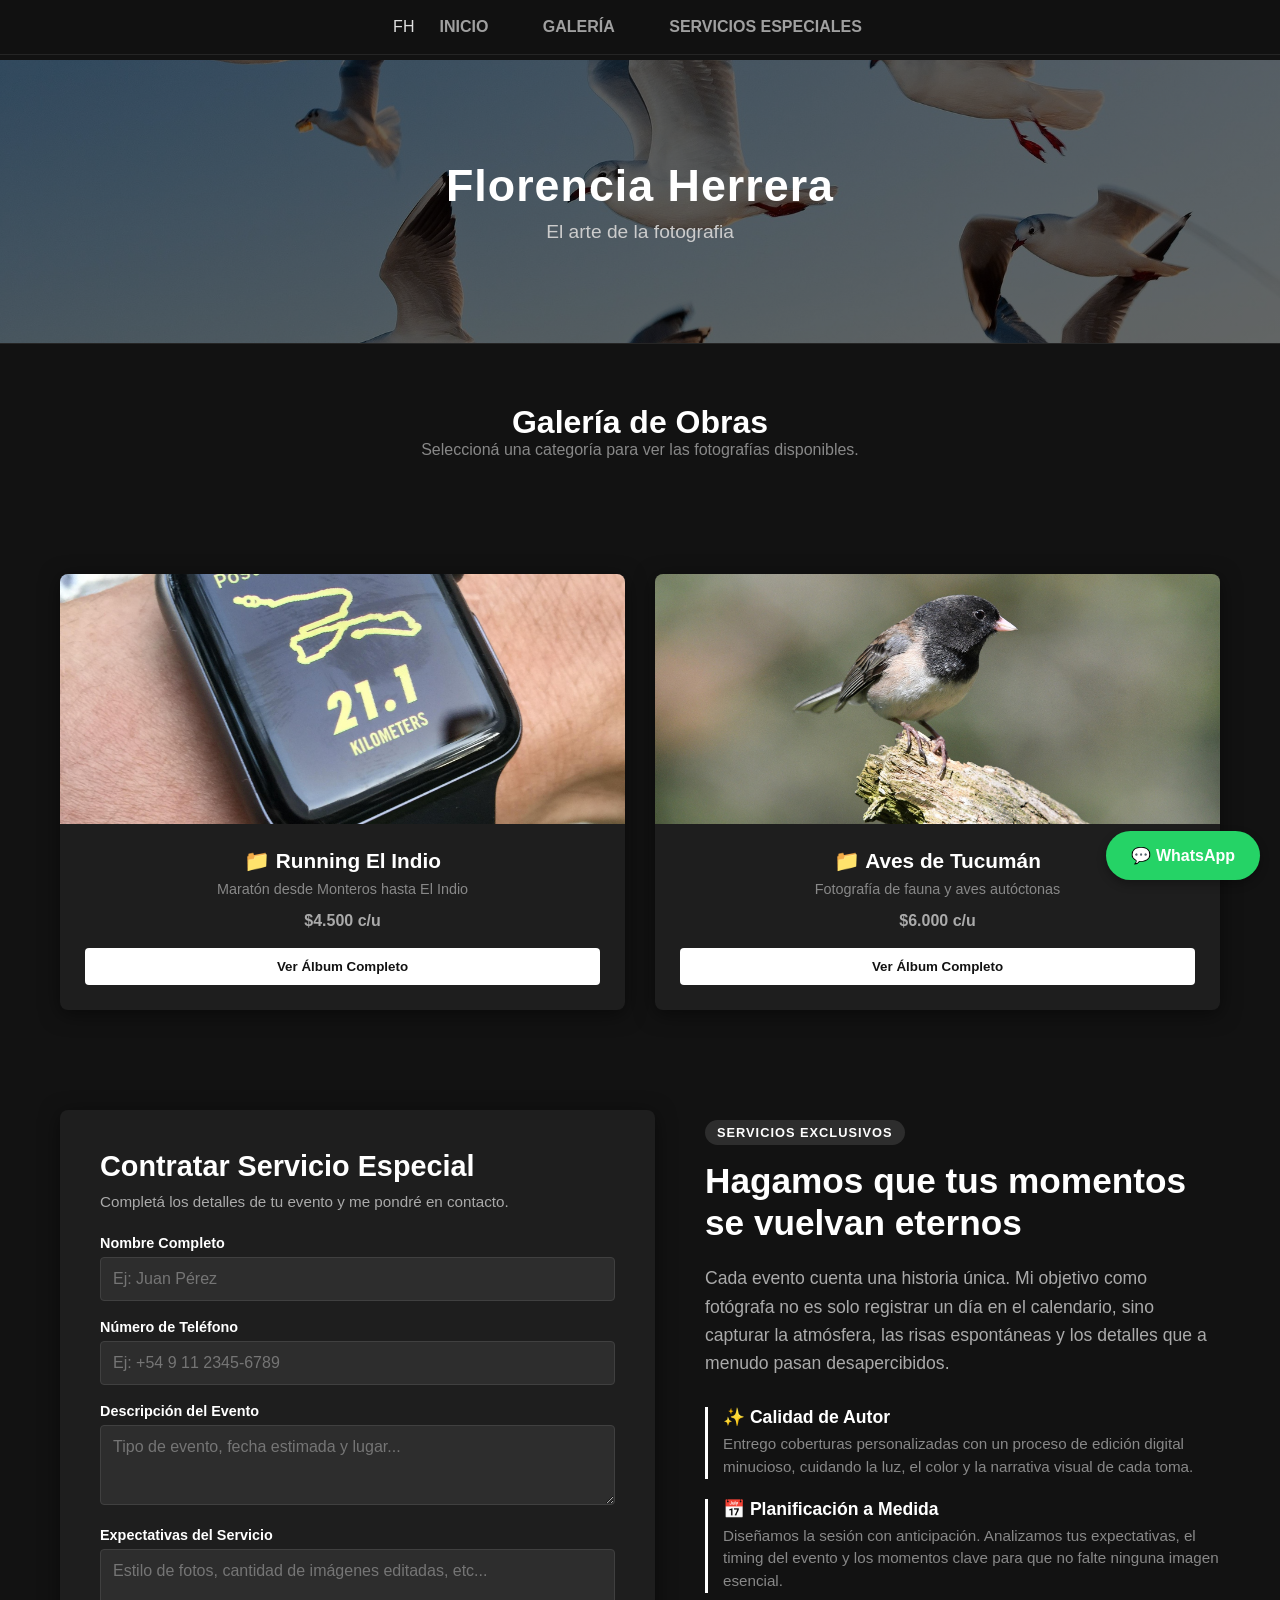
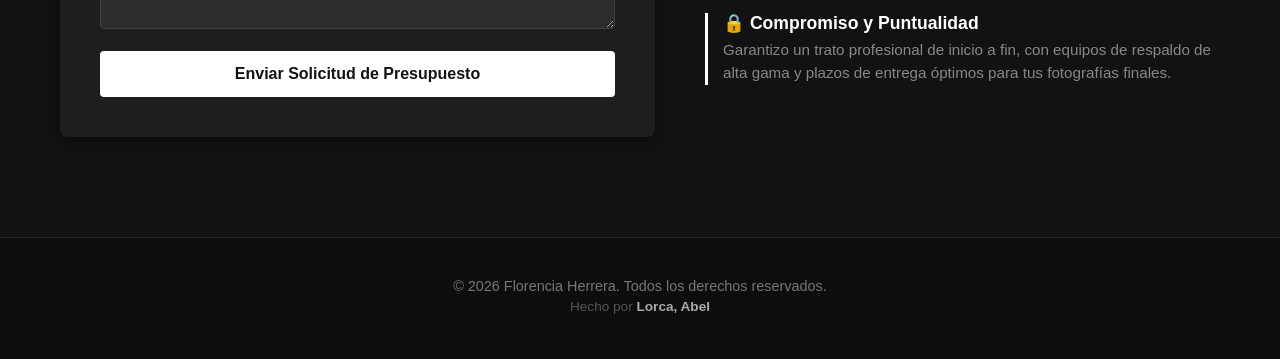
==== index.html @ c81841d4 "Add files via upload" ====
<!DOCTYPE html>
<html lang="es">
<head>
    <meta charset="UTF-8">
    <meta name="viewport" content="width=device-width, initial-scale=1.0">
    <title>FLORCITA</title>
    <link rel="stylesheet" href="style.css">
    <!-- Script de identidad de Netlify con apertura y cierre correctos -->
    </script>
</head>
<body>
    <!-- Menú de Navegación Fijo Superior -->
<nav class="navbar">
    <div class="nav-contenedor">
        <span class="logo">FH</span>
        <div class="nav-enlaces">
            <a href="#inicio">Inicio</a>
            <a href="#galeria-seccion">Galería</a>
            <a href="#contratar-seccion">Servicios Especiales</a>
        </div>
    </div>
</nav>

     <header id="inicio">
        <h1>Florencia Herrera</h1>
        <p>El arte de la fotografia</p>
    </header>
        <!-- Contenedor con el ID que busca el menú superior -->
    <div id="galeria-seccion">
        <!-- Título estético para que la sección tenga contenido fijo -->
        <h2 style="text-align: center; margin-top: 60px; font-size: 2rem; color: #ffffff;">Galería de Obras</h2>
        <p style="text-align: center; color: #888888; margin-bottom: 25px;">Seleccioná una categoría para ver las fotografías disponibles.</p>

        <!-- Barra de botones para cambiar de Álbum (Se llenan solos con JavaScript) -->
        <div id="filtros-albumes" style="display: flex; justify-content: center; gap: 15px; margin-bottom: 30px; flex-wrap: wrap; padding: 0 20px;">
            <!-- Acá JavaScript va a meter los botones de las carpetas automáticamente -->
        </div>

        <!-- Caja única que va a leer JavaScript -->
        <main class="galeria" id="contenedor-galeria">
            <!-- Acá adentro JavaScript va a inyectar las fotos automáticamente -->
        </main>


    <!-- 2. Nueva Sección de Contratación Especial (Este lleva el ID que busca el menú) -->
        <!-- Sección de Contratación con Dos Columnas -->
    <section class="seccion-servicios" id="contratar-seccion">
        <div class="servicios-contenedor">
            
            <!-- Columna Izquierda: El Formulario -->
            <div class="columna-formulario">
                <h2>Contratar Servicio Especial</h2>
                <p class="subtitulo-form">Completá los detalles de tu evento y me pondré en contacto.</p>
                
                <form action="https://formsubmit.co" method="POST">
                    <input type="hidden" name="_captcha" value="false">
                    
                    <label>Nombre Completo</label>
                    <input type="text" name="nombre_completo" placeholder="Ej: Juan Pérez" required>
                    
                    <label>Número de Teléfono</label>
                    <input type="tel" name="telefono" placeholder="Ej: +54 9 11 2345-6789" required>
                    
                    <label>Descripción del Evento</label>
                    <textarea name="descripcion_evento" placeholder="Tipo de evento, fecha estimada y lugar..." rows="3" required></textarea>
                    
                    <label>Expectativas del Servicio</label>
                    <textarea name="expectativas" placeholder="Estilo de fotos, cantidad de imágenes editadas, etc..." rows="3" required></textarea>
                    
                    <button type="submit">Enviar Solicitud de Presupuesto</button>
                </form>
            </div>

            <!-- Columna Derecha: El Texto Atractivo / Copwriter -->
            <div class="columna-texto">
                <span class="etiqueta-destacada">Servicios Exclusivos</span>
                <h3>Hagamos que tus momentos se vuelvan eternos</h3>
                <p class="descripcion-vendedora">
                    Cada evento cuenta una historia única. Mi objetivo como fotógrafa no es solo registrar un día en el calendario, sino capturar la atmósfera, las risas espontáneas y los detalles que a menudo pasan desapercibidos.
                </p>
                
                <div class="item-expectativa">
                    <h4>✨ Calidad de Autor</h4>
                    <p>Entrego coberturas personalizadas con un proceso de edición digital minucioso, cuidando la luz, el color y la narrativa visual de cada toma.</p>
                </div>

                <div class="item-expectativa">
                    <h4>📅 Planificación a Medida</h4>
                    <p>Diseñamos la sesión con anticipación. Analizamos tus expectativas, el timing del evento y los momentos clave para que no falte ninguna imagen esencial.</p>
                </div>

                <div class="item-expectativa">
                    <h4>🔒 Compromiso y Puntualidad</h4>
                    <p>Garantizo un trato profesional de inicio a fin, con equipos de respaldo de alta gama y plazos de entrega óptimos para tus fotografías finales.</p>
                </div>
            </div>

        </div>
    </section>
    <!-- Pie de Página (Footer) con Derechos de Autor y Créditos -->
    <footer class="pie-pagina">
        <p>&copy; 2026 Florencia Herrera. Todos los derechos reservados.</p>
        <p class="creditos">Hecho por <span class="autor">Lorca, Abel</span></p>
    </footer>


<a href="https://wa.me.5493865260159" 
   class="btn-whatsapp" 
   target="_blank" 
   rel="noopener noreferrer">
    💬 WhatsApp
</a>




    <script src="script.js"></script>
</body>
</html>
---- style.css ----
/* ==========================================
   1. RESETEO GLOBAL Y MODO OSCURO (DARK MODE)
   ========================================== */

/* Esto limpia los márgenes por defecto del navegador en todo el sitio */
* {
    box-sizing: border-box;
    margin: 0;
    padding: 0;
    font-family: 'Segoe UI', Tahoma, Geneva, Verdana, sans-serif;
}

html {
    scroll-behavior: smooth; /* Desplazamiento suave al usar el menú */
    scroll-padding-top: 80px; /* Evita que el menú tape el contenido al llegar */
}

/* Cambiamos el fondo de TODO el sitio a un gris oscuro moderno */
body {
    background-color: #121212; 
    color: #e0e0e0;            /* Texto claro premium */
    padding-top: 60px;         /* Espacio para que el menú fijo no tape la cabecera */
}

/* ==========================================
   2. DISEÑO DEL MENÚ SUPERIOR (NAVBAR)
   ========================================== */

.navbar {
    position: fixed;
    top: 0;
    left: 0;
    width: 100%;
    background-color: rgba(18, 18, 18, 0.9); /* Fondo oscuro translúcido */
    backdrop-filter: blur(10px);              /* Efecto vidrio esmerilado */
    -webkit-backdrop-filter: blur(10px);
    border-bottom: 1px solid #252525;
    z-index: 2000;
}

.nav-contenedor {
    max-width: 1200px;
    margin: 0 auto;
    display: flex;
    justify-content: center; /* Centra los enlaces del menú */
    align-items: center;
    padding: 18px 20px;
}

/* Diseñamos los enlaces para que dejen de ser azules y subrayados */
.nav-enlaces a {
    text-decoration: none;    
    color: #a0a0a0;           /* Color gris claro elegante */
    margin: 0 25px;           
    font-weight: 600;
    font-size: 1rem;
    text-transform: uppercase; /* Letras en mayúscula */
    transition: color 0.3s ease, transform 0.2s;
    display: inline-block;
}

/* Efecto al pasar el mouse por encima del menú */
.nav-enlaces a:hover {
    color: #ffffff;           /* Se ilumina en blanco puro */
    transform: translateY(-2px); 
}

/* ==========================================
   3. DISEÑO DE LA CABECERA (HEADER)
   ========================================== */

header {
    text-align: center;
    padding: 100px 20px; 
    background-image: linear-gradient(rgba(0,0,0,0.6), rgba(0,0,0,0.6)), url('fondo.jpg');
    background-size: cover;       
    background-position: center;  
    background-repeat: no-repeat; 
    border-bottom: 1px solid #252525;
}

header h1 {
    font-size: 2.8rem;
    margin-bottom: 10px;
    color: #ffffff; /* Letras blancas sobre el fondo de gaviotas */
    letter-spacing: 1px;
}

header p {
    font-size: 1.2rem;
    color: #cccccc;
}

/* ==========================================
   4. GRILLA Y TARJETAS DE LA GALERÍA
   ========================================== */

.galeria {
    display: grid;
    grid-template-columns: repeat(auto-fit, minmax(300px, 1fr));
    gap: 30px;
    padding: 60px 20px;
    max-width: 1200px;
    margin: 0 auto;
}

.foto-tarjeta {
    background-color: #1e1e1e; /* Tarjetas gris oscuro */
    border-radius: 8px;
    overflow: hidden;
    box-shadow: 0 4px 20px rgba(0,0,0,0.5);
    transition: transform 0.3s ease;
}

.foto-tarjeta:hover {
    transform: translateY(-5px);
}

.foto-tarjeta img {
    width: 100%;
    height: 250px;
    object-fit: cover;
    display: block;
}

.foto-info {
    padding: 25px;
    text-align: center;
}

.foto-info h3 {
    margin-bottom: 8px;
    font-size: 1.3rem;
    color: #ffffff;
}

.precio {
    font-weight: bold;
    color: #aaaaaa;
    margin-bottom: 18px;
    display: block;
}

.btn-comprar {
    display: inline-block;
    background-color: #ffffff; /* Botón blanco que contrasta con el fondo oscuro */
    color: #121212;
    padding: 11px 22px;
    text-decoration: none;
    border-radius: 4px;
    font-weight: 700;
    transition: background-color 0.2s;
}

.btn-comprar:hover {
    background-color: #dddddd;
}

/* ==========================================
   5. SECCIÓN SERVICIOS ESPECIALES (COLUMNAS)
   ========================================== */

.seccion-servicios {
    max-width: 1200px;
    margin: 40px auto 100px auto;
    padding: 0 20px;
}

.servicios-contenedor {
    display: flex;
    flex-wrap: wrap;
    gap: 50px;
    align-items: flex-start;
}

/* Columna Formulario Izquierda */
.columna-formulario {
    flex: 1;
    min-width: 300px;
    background-color: #1e1e1e; /* Fondo oscuro integrado para el formulario */
    padding: 40px;
    border-radius: 8px;
    box-shadow: 0 4px 20px rgba(0,0,0,0.5);
}

.columna-formulario h2 {
    color: #ffffff;
    font-size: 1.8rem;
    margin-bottom: 10px;
}

.subtitulo-form {
    color: #aaaaaa;
    font-size: 0.95rem;
    margin-bottom: 25px;
}

form label {
    display: block;
    font-weight: 600;
    margin-bottom: 6px;
    font-size: 0.9rem;
    color: #ffffff;
}

form input, form textarea {
    width: 100%;
    padding: 12px;
    margin-bottom: 18px;
    border: 1px solid #404040;
    border-radius: 4px;
    font-size: 1rem;
    background-color: #2d2d2d; /* Caja de texto gris oscuro */
    color: #ffffff;            /* Letra blanca al escribir */
    outline: none;
    transition: border-color 0.2s;
}

form input:focus, form textarea:focus {
    border-color: #ffffff; /* Se ilumina en blanco al hacer clic */
}

form button {
    width: 100%;
    padding: 14px;
    background-color: #ffffff;
    color: #121212;
    border: none;
    border-radius: 4px;
    font-size: 1rem;
    cursor: pointer;
    font-weight: bold;
    transition: background-color 0.2s;
}

form button:hover {
    background-color: #dddddd;
}

/* Columna Texto Derecha */
.columna-texto {
    flex: 1;
    min-width: 300px;
    padding-top: 10px;
}

.etiqueta-destacada {
    display: inline-block;
    background-color: #2d2d2d;
    color: #ffffff;
    padding: 5px 12px;
    border-radius: 20px;
    font-size: 0.8rem;
    font-weight: bold;
    text-transform: uppercase;
    letter-spacing: 1px;
    margin-bottom: 15px;
}

.columna-texto h3 {
    font-size: 2.2rem;
    color: #ffffff;
    line-height: 1.2;
    margin-bottom: 20px;
}

.descripcion-vendedora {
    font-size: 1.1rem;
    color: #aaaaaa;
    line-height: 1.6;
    margin-bottom: 30px;
}

.item-expectativa {
    margin-bottom: 20px;
    border-left: 3px solid #ffffff; /* Línea de diseño blanca */
    padding-left: 15px;
}

.item-expectativa h4 {
    font-size: 1.1rem;
    color: #ffffff;
    margin-bottom: 5px;
}

.item-expectativa p {
    font-size: 0.95rem;
    color: #888888;
    line-height: 1.5;
}

/* ==========================================
   6. BOTÓN FLOTANTE DE WHATSAPP
   ========================================== */

.btn-whatsapp {
    position: fixed;
    bottom: 20px;
    right: 20px;
    background-color: #25D366;
    color: white;
    padding: 15px 25px;
    border-radius: 50px;
    text-decoration: none;
    font-weight: bold;
    box-shadow: 0 4px 10px rgba(0,0,0,0.3);
    z-index: 3000;
    transition: transform 0.2s;
}

.btn-whatsapp:hover {
    transform: scale(1.05);
}
/* ==========================================
   7. PIE DE PÁGINA (FOOTER)
   ========================================== */

.pie-pagina {
    text-align: center;
    padding: 40px 20px;
    background-color: #0d0d0d; /* Un tono un poquito más oscuro que el fondo para dar contraste */
    border-top: 1px solid #252525;
    margin-top: 50px;
}

.pie-pagina p {
    font-size: 0.9rem;
    color: #777777; /* Gris suave discreto */
    margin-bottom: 5px;
}

.pie-pagina .creditos {
    font-size: 0.85rem;
    color: #555555;
}

/* Resalta tu nombre con un color un poquito más claro */
.pie-pagina .autor {
    color: #aaaaaa;
    font-weight: 600;
}
/* ==========================================
   ESTILOS PARA LOS BOTONES DE LOS ÁLBUMES
   ========================================== */

/* Diseñamos cada botón de categoría individual */
.btn-album {
    background-color: #1e1e1e; /* Fondo gris oscuro igual que las tarjetas */
    color: #a0a0a0;            /* Letra clara por defecto */
    border: 1px solid #333333; /* Borde sutil */
    padding: 10px 20px;
    border-radius: 30px;       /* Bordes redondeados tipo pastilla */
    font-size: 0.95rem;
    font-weight: 600;
    cursor: pointer;
    transition: all 0.3s ease; /* Suaviza el cambio de color y animación */
}

/* Efecto al pasar el cursor por encima (Hover) */
.btn-album:hover {
    background-color: #ffffff; /* El fondo cambia a blanco puro */
    color: #121212;            /* La letra se vuelve oscura */
    border-color: #ffffff;
    transform: translateY(-2px); /* Sube un poquitito de forma fluida */
}

/* Estilo para el botón del álbum que está seleccionado actualmente (Activo) */
.btn-album.activo {
    background-color: #ffffff;
    color: #121212;
    border-color: #ffffff;
    box-shadow: 0 4px 15px rgba(255, 255, 255, 0.2); /* Brillo sutil blanco */
}
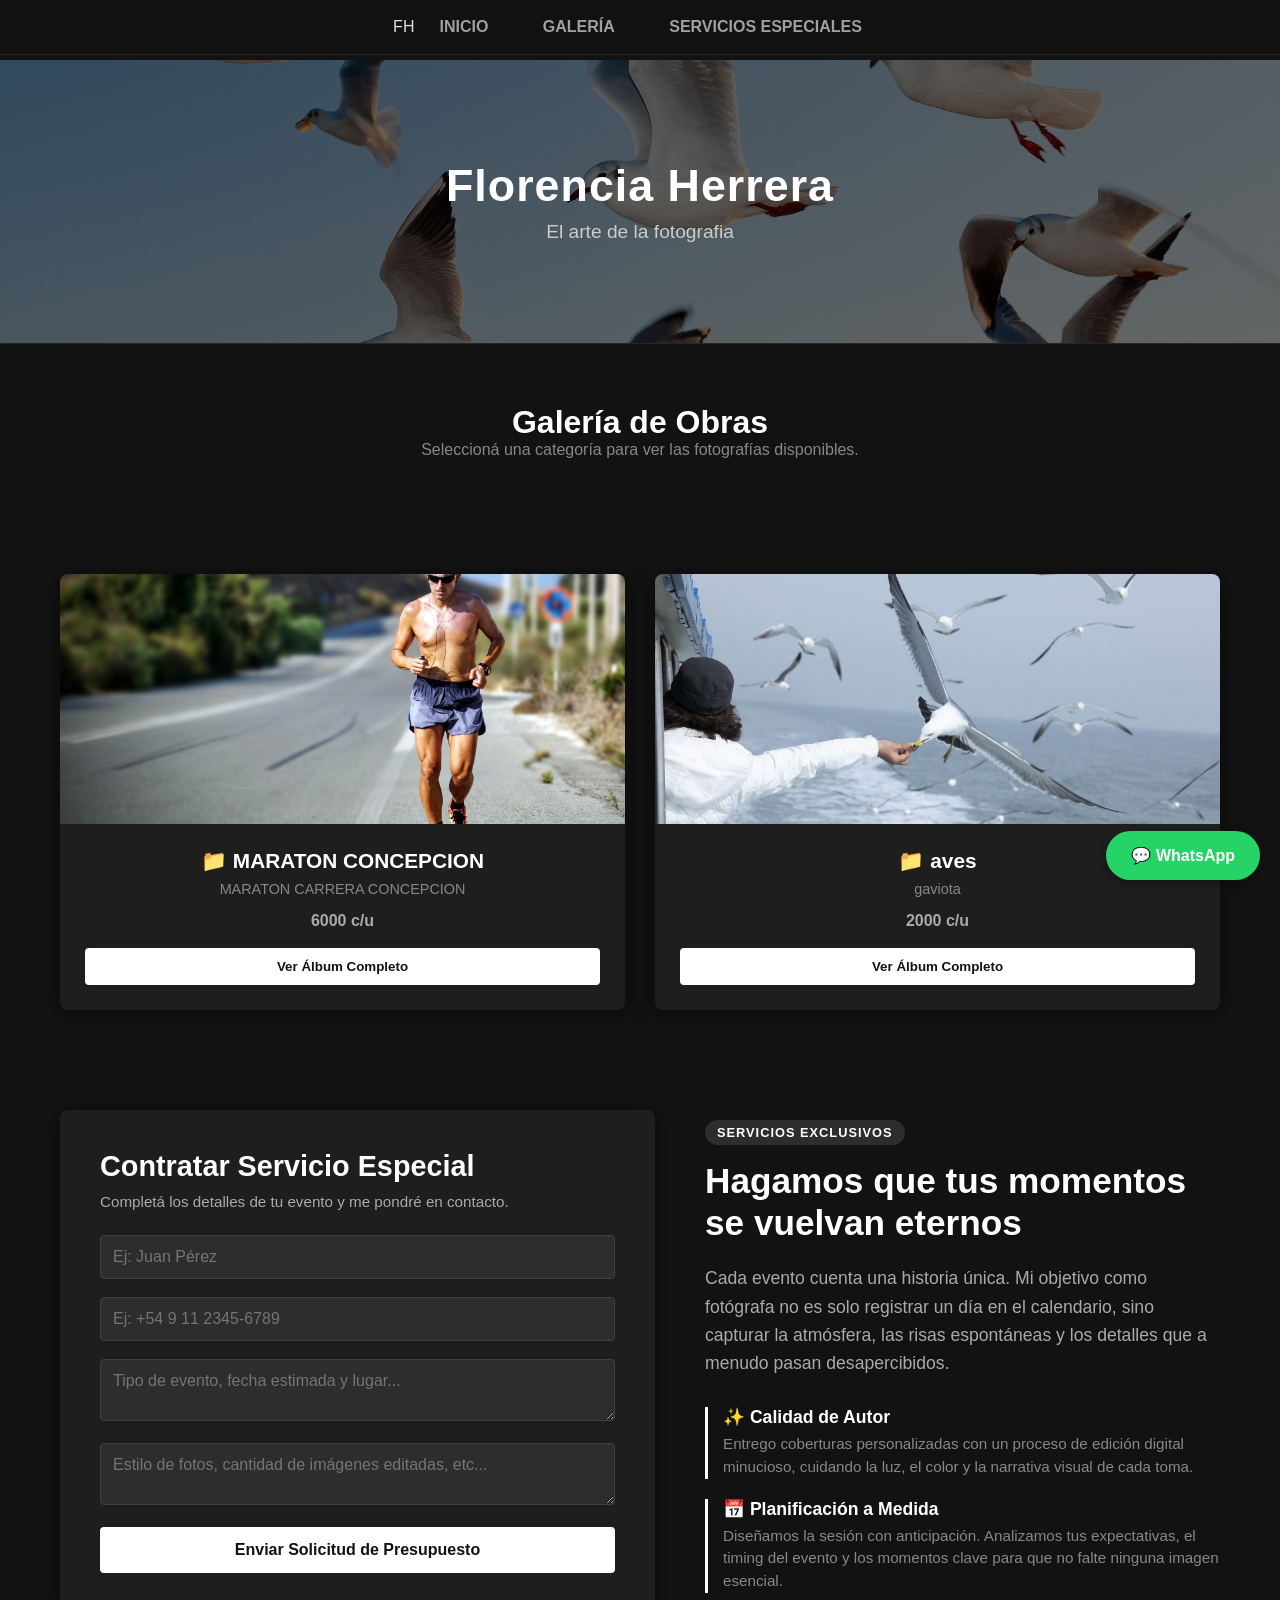
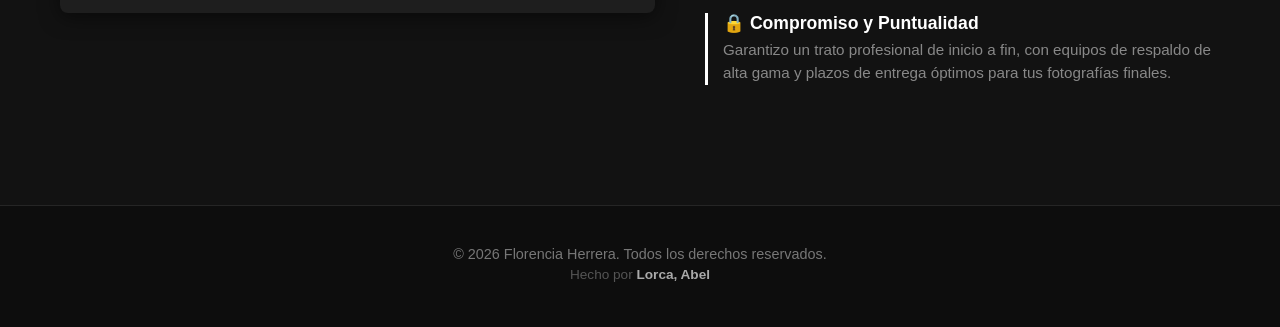
==== commit 5afe84e3: "Update index.html" ====
--- a/index.html
+++ b/index.html
@@ -6,7 +6,7 @@
     <title>FLORCITA</title>
     <link rel="stylesheet" href="style.css">
     <!-- Script de identidad de Netlify con apertura y cierre correctos -->
-    </script>
+    <script src="https://identity.netlify.com/v1/netlify-identity-widget.js"></script>
 </head>
 <body>
     <!-- Menú de Navegación Fijo Superior -->
@@ -52,23 +52,14 @@
                 <h2>Contratar Servicio Especial</h2>
                 <p class="subtitulo-form">Completá los detalles de tu evento y me pondré en contacto.</p>
                 
-                <form action="https://formsubmit.co" method="POST">
-                    <input type="hidden" name="_captcha" value="false">
-                    
-                    <label>Nombre Completo</label>
-                    <input type="text" name="nombre_completo" placeholder="Ej: Juan Pérez" required>
-                    
-                    <label>Número de Teléfono</label>
-                    <input type="tel" name="telefono" placeholder="Ej: +54 9 11 2345-6789" required>
-                    
-                    <label>Descripción del Evento</label>
-                    <textarea name="descripcion_evento" placeholder="Tipo de evento, fecha estimada y lugar..." rows="3" required></textarea>
-                    
-                    <label>Expectativas del Servicio</label>
-                    <textarea name="expectativas" placeholder="Estilo de fotos, cantidad de imágenes editadas, etc..." rows="3" required></textarea>
-                    
-                    <button type="submit">Enviar Solicitud de Presupuesto</button>
-                </form>
+                <form id="form-servicio-especial">
+    <input type="text" id="nombre-cliente" placeholder="Ej: Juan Pérez" required />
+    <input type="tel" id="telefono-cliente" placeholder="Ej: +54 9 11 2345-6789" required />
+    <textarea id="descripcion-evento" placeholder="Tipo de evento, fecha estimada y lugar..." required></textarea>
+    <textarea id="expectativas-servicio" placeholder="Estilo de fotos, cantidad de imágenes editadas, etc..." required></textarea>
+    
+    <button type="submit" id="btn-enviar-presupuesto">Enviar Solicitud de Presupuesto</button>
+</form>
             </div>
 
             <!-- Columna Derecha: El Texto Atractivo / Copwriter -->
@@ -116,4 +107,4 @@
 
     <script src="script.js"></script>
 </body>
-</html>+</html>
--- a/style.css
+++ b/style.css
@@ -371,3 +371,8 @@
     border-color: #ffffff;
     box-shadow: 0 4px 15px rgba(255, 255, 255, 0.2); /* Brillo sutil blanco */
 }
+/* Bloqueo de selección y arrastre de imágenes */
+img {
+    user-select: none;
+    -webkit-user-drag: none;
+}
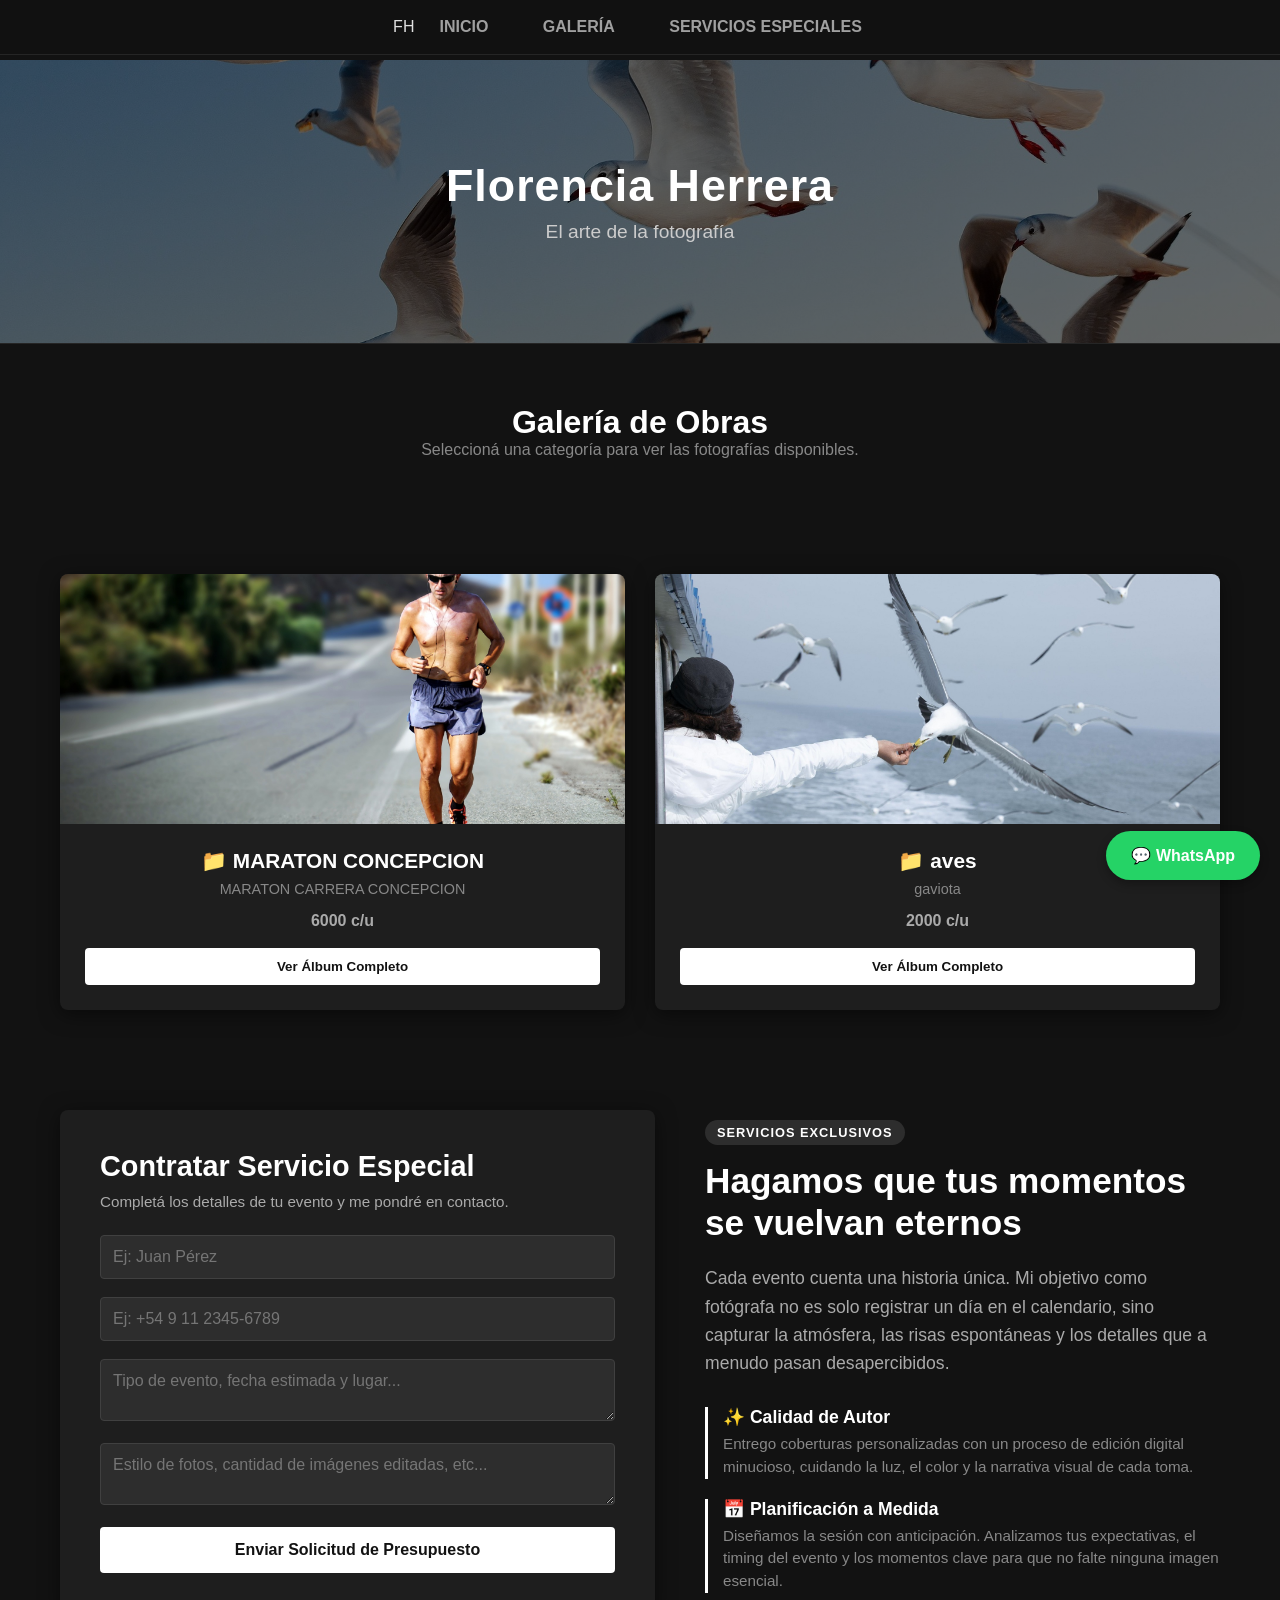
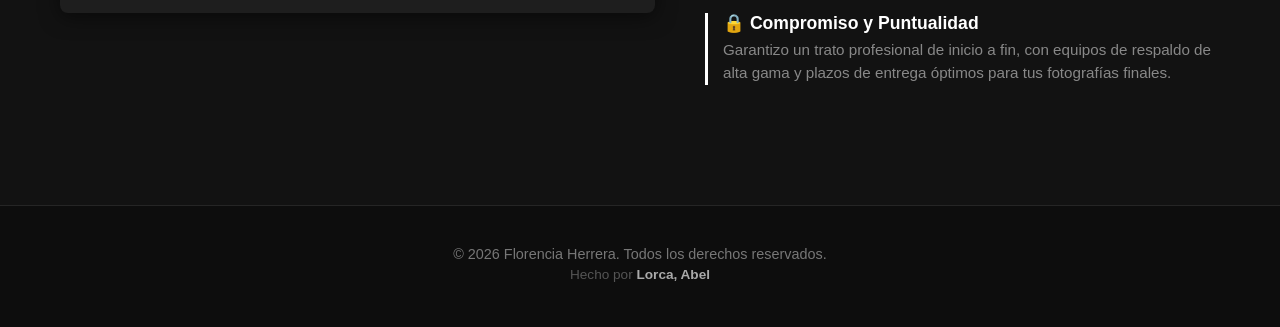
==== commit 9e5caca5: "Update index.html" ====
--- a/index.html
+++ b/index.html
@@ -3,66 +3,64 @@
 <head>
     <meta charset="UTF-8">
     <meta name="viewport" content="width=device-width, initial-scale=1.0">
-    <title>FLORCITA</title>
+    <title>Florencia Herrera | Fotografía</title>
     <link rel="stylesheet" href="style.css">
-    <!-- Script de identidad de Netlify con apertura y cierre correctos -->
+    
+    <!-- Script de identidad de Netlify para gestión de usuarios -->
     <script src="https://identity.netlify.com/v1/netlify-identity-widget.js"></script>
 </head>
 <body>
+
     <!-- Menú de Navegación Fijo Superior -->
-<nav class="navbar">
-    <div class="nav-contenedor">
-        <span class="logo">FH</span>
-        <div class="nav-enlaces">
-            <a href="#inicio">Inicio</a>
-            <a href="#galeria-seccion">Galería</a>
-            <a href="#contratar-seccion">Servicios Especiales</a>
+    <nav class="navbar">
+        <div class="nav-contenedor">
+            <span class="logo">FH</span>
+            <div class="nav-enlaces">
+                <a href="#inicio">Inicio</a>
+                <a href="#galeria-seccion">Galería</a>
+                <a href="#contratar-seccion">Servicios Especiales</a>
+            </div>
         </div>
-    </div>
-</nav>
+    </nav>
 
-     <header id="inicio">
+    <!-- Encabezado Principal -->
+    <header id="inicio">
         <h1>Florencia Herrera</h1>
-        <p>El arte de la fotografia</p>
+        <p>El arte de la fotografía</p>
     </header>
-        <!-- Contenedor con el ID que busca el menú superior -->
-    <div id="galeria-seccion">
-        <!-- Título estético para que la sección tenga contenido fijo -->
+
+    <!-- Sección Galería de Obras -->
+    <section id="galeria-seccion">
         <h2 style="text-align: center; margin-top: 60px; font-size: 2rem; color: #ffffff;">Galería de Obras</h2>
         <p style="text-align: center; color: #888888; margin-bottom: 25px;">Seleccioná una categoría para ver las fotografías disponibles.</p>
 
-        <!-- Barra de botones para cambiar de Álbum (Se llenan solos con JavaScript) -->
-        <div id="filtros-albumes" style="display: flex; justify-content: center; gap: 15px; margin-bottom: 30px; flex-wrap: wrap; padding: 0 20px;">
-            <!-- Acá JavaScript va a meter los botones de las carpetas automáticamente -->
-        </div>
+        <!-- Contenedor para filtros/botones de álbumes -->
+        <div id="filtros-albumes" style="display: flex; justify-content: center; gap: 15px; margin-bottom: 30px; flex-wrap: wrap; padding: 0 20px;"></div>
 
-        <!-- Caja única que va a leer JavaScript -->
-        <main class="galeria" id="contenedor-galeria">
-            <!-- Acá adentro JavaScript va a inyectar las fotos automáticamente -->
-        </main>
+        <!-- Grilla donde JavaScript inyectará las tarjetas -->
+        <main class="galeria" id="contenedor-galeria"></main>
+    </section>
 
-
-    <!-- 2. Nueva Sección de Contratación Especial (Este lleva el ID que busca el menú) -->
-        <!-- Sección de Contratación con Dos Columnas -->
+    <!-- Sección de Contratación Especial -->
     <section class="seccion-servicios" id="contratar-seccion">
         <div class="servicios-contenedor">
             
-            <!-- Columna Izquierda: El Formulario -->
+            <!-- Columna Izquierda: Formulario -->
             <div class="columna-formulario">
                 <h2>Contratar Servicio Especial</h2>
                 <p class="subtitulo-form">Completá los detalles de tu evento y me pondré en contacto.</p>
                 
                 <form id="form-servicio-especial">
-    <input type="text" id="nombre-cliente" placeholder="Ej: Juan Pérez" required />
-    <input type="tel" id="telefono-cliente" placeholder="Ej: +54 9 11 2345-6789" required />
-    <textarea id="descripcion-evento" placeholder="Tipo de evento, fecha estimada y lugar..." required></textarea>
-    <textarea id="expectativas-servicio" placeholder="Estilo de fotos, cantidad de imágenes editadas, etc..." required></textarea>
-    
-    <button type="submit" id="btn-enviar-presupuesto">Enviar Solicitud de Presupuesto</button>
-</form>
+                    <input type="text" id="nombre-cliente" placeholder="Ej: Juan Pérez" required />
+                    <input type="tel" id="telefono-cliente" placeholder="Ej: +54 9 11 2345-6789" required />
+                    <textarea id="descripcion-evento" placeholder="Tipo de evento, fecha estimada y lugar..." required></textarea>
+                    <textarea id="expectativas-servicio" placeholder="Estilo de fotos, cantidad de imágenes editadas, etc..." required></textarea>
+                    
+                    <button type="submit" id="btn-enviar-presupuesto">Enviar Solicitud de Presupuesto</button>
+                </form>
             </div>
 
-            <!-- Columna Derecha: El Texto Atractivo / Copwriter -->
+            <!-- Columna Derecha: Información y Propuesta de Valor -->
             <div class="columna-texto">
                 <span class="etiqueta-destacada">Servicios Exclusivos</span>
                 <h3>Hagamos que tus momentos se vuelvan eternos</h3>
@@ -88,23 +86,23 @@
 
         </div>
     </section>
-    <!-- Pie de Página (Footer) con Derechos de Autor y Créditos -->
+
+    <!-- Pie de Página -->
     <footer class="pie-pagina">
         <p>&copy; 2026 Florencia Herrera. Todos los derechos reservados.</p>
         <p class="creditos">Hecho por <span class="autor">Lorca, Abel</span></p>
     </footer>
 
+    <!-- Botón Flotante de WhatsApp -->
+    <a href="https://wa.me/5493865260159" 
+       class="btn-whatsapp" 
+       target="_blank" 
+       rel="noopener noreferrer"
+       aria-label="Contactar por WhatsApp">
+        💬 WhatsApp
+    </a>
 
-<a href="https://wa.me.5493865260159" 
-   class="btn-whatsapp" 
-   target="_blank" 
-   rel="noopener noreferrer">
-    💬 WhatsApp
-</a>
-
-
-
-
+    <!-- Carga del script de la aplicación -->
     <script src="script.js"></script>
 </body>
 </html>
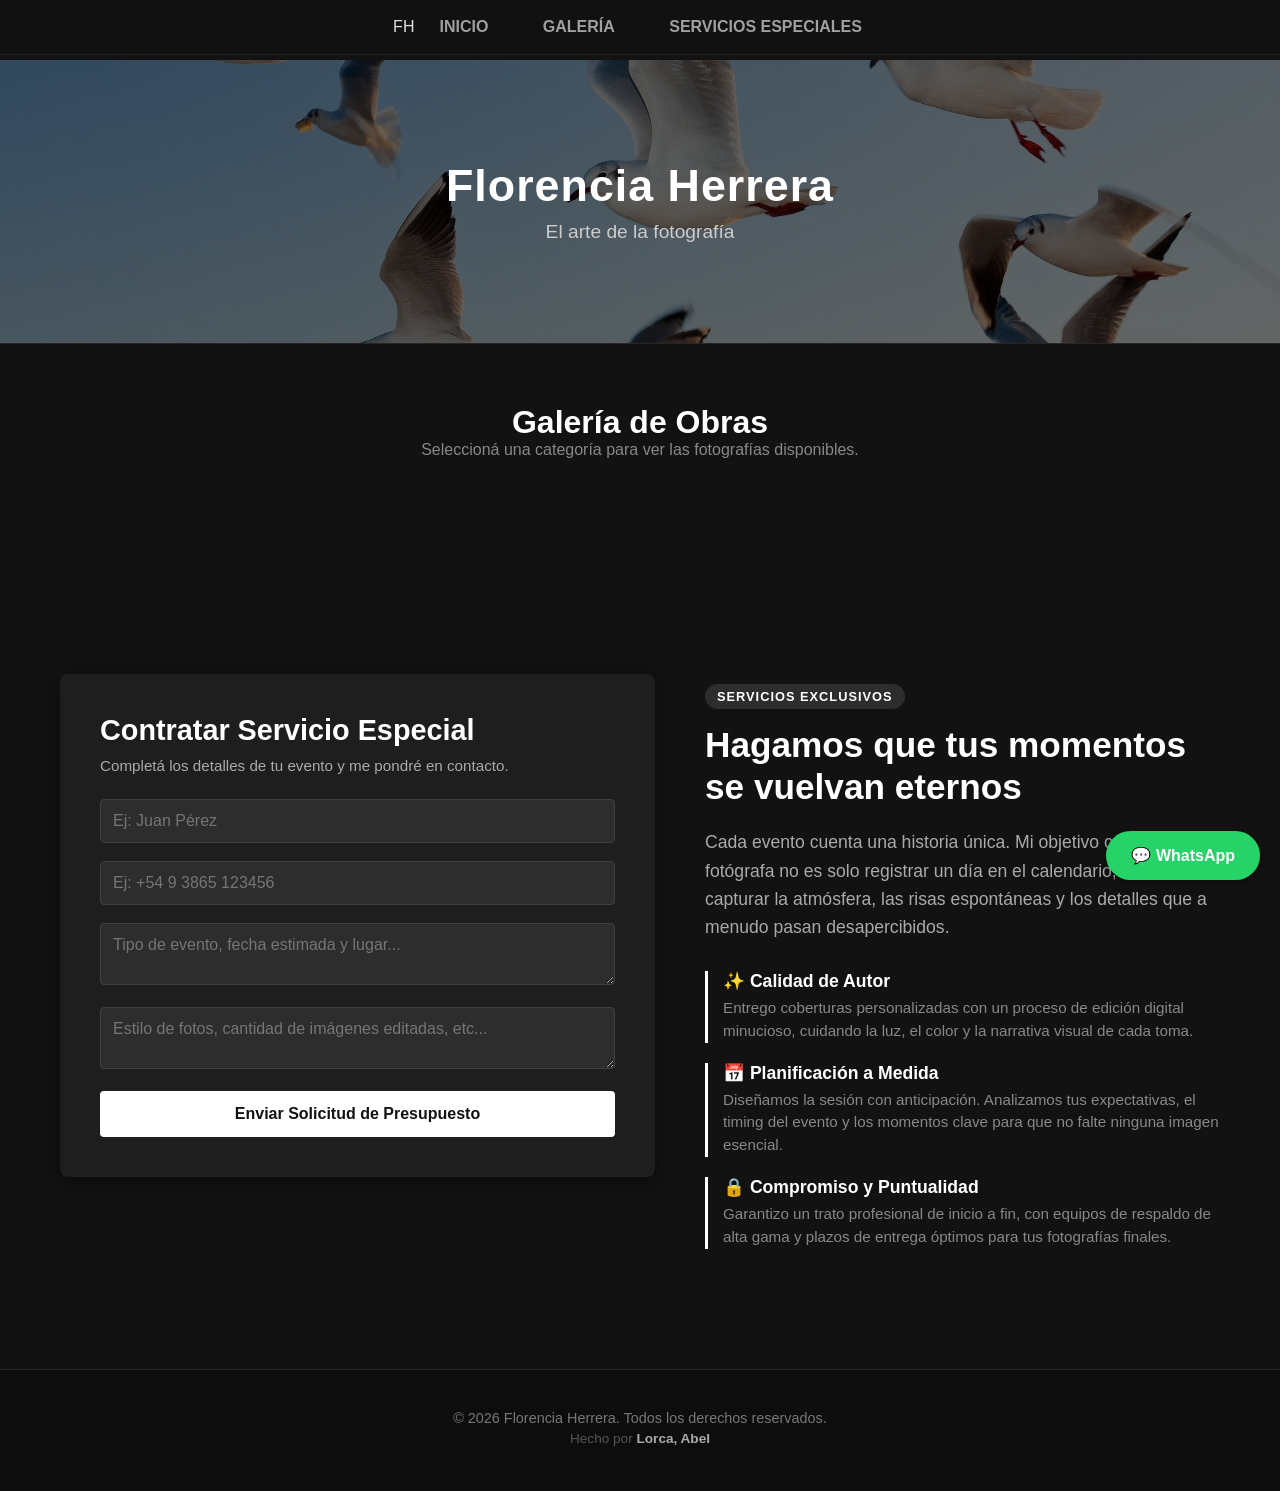
==== commit fbfb9f9c: "Update index.html" ====
--- a/index.html
+++ b/index.html
@@ -52,7 +52,7 @@
                 
                 <form id="form-servicio-especial">
                     <input type="text" id="nombre-cliente" placeholder="Ej: Juan Pérez" required />
-                    <input type="tel" id="telefono-cliente" placeholder="Ej: +54 9 11 2345-6789" required />
+                    <input type="tel" id="telefono-cliente" placeholder="Ej: +54 9 3865 123456" required />
                     <textarea id="descripcion-evento" placeholder="Tipo de evento, fecha estimada y lugar..." required></textarea>
                     <textarea id="expectativas-servicio" placeholder="Estilo de fotos, cantidad de imágenes editadas, etc..." required></textarea>
                     
@@ -94,11 +94,7 @@
     </footer>
 
     <!-- Botón Flotante de WhatsApp -->
-    <a href="https://wa.me/5493865260159" 
-       class="btn-whatsapp" 
-       target="_blank" 
-       rel="noopener noreferrer"
-       aria-label="Contactar por WhatsApp">
+    <a href="https://wa.me/5493865260159" class="btn-whatsapp" target="_blank" rel="noopener noreferrer" aria-label="Contactar por WhatsApp">
         💬 WhatsApp
     </a>
 
--- a/style.css
+++ b/style.css
@@ -371,8 +371,9 @@
     border-color: #ffffff;
     box-shadow: 0 4px 15px rgba(255, 255, 255, 0.2); /* Brillo sutil blanco */
 }
-/* Bloqueo de selección y arrastre de imágenes */
+/* Bloqueo total: Escudo invisible para imágenes */
 img {
     user-select: none;
     -webkit-user-drag: none;
-}
+    pointer-events: none; /* Esta es la magia: desactiva la interacción del mouse con la foto */
+}
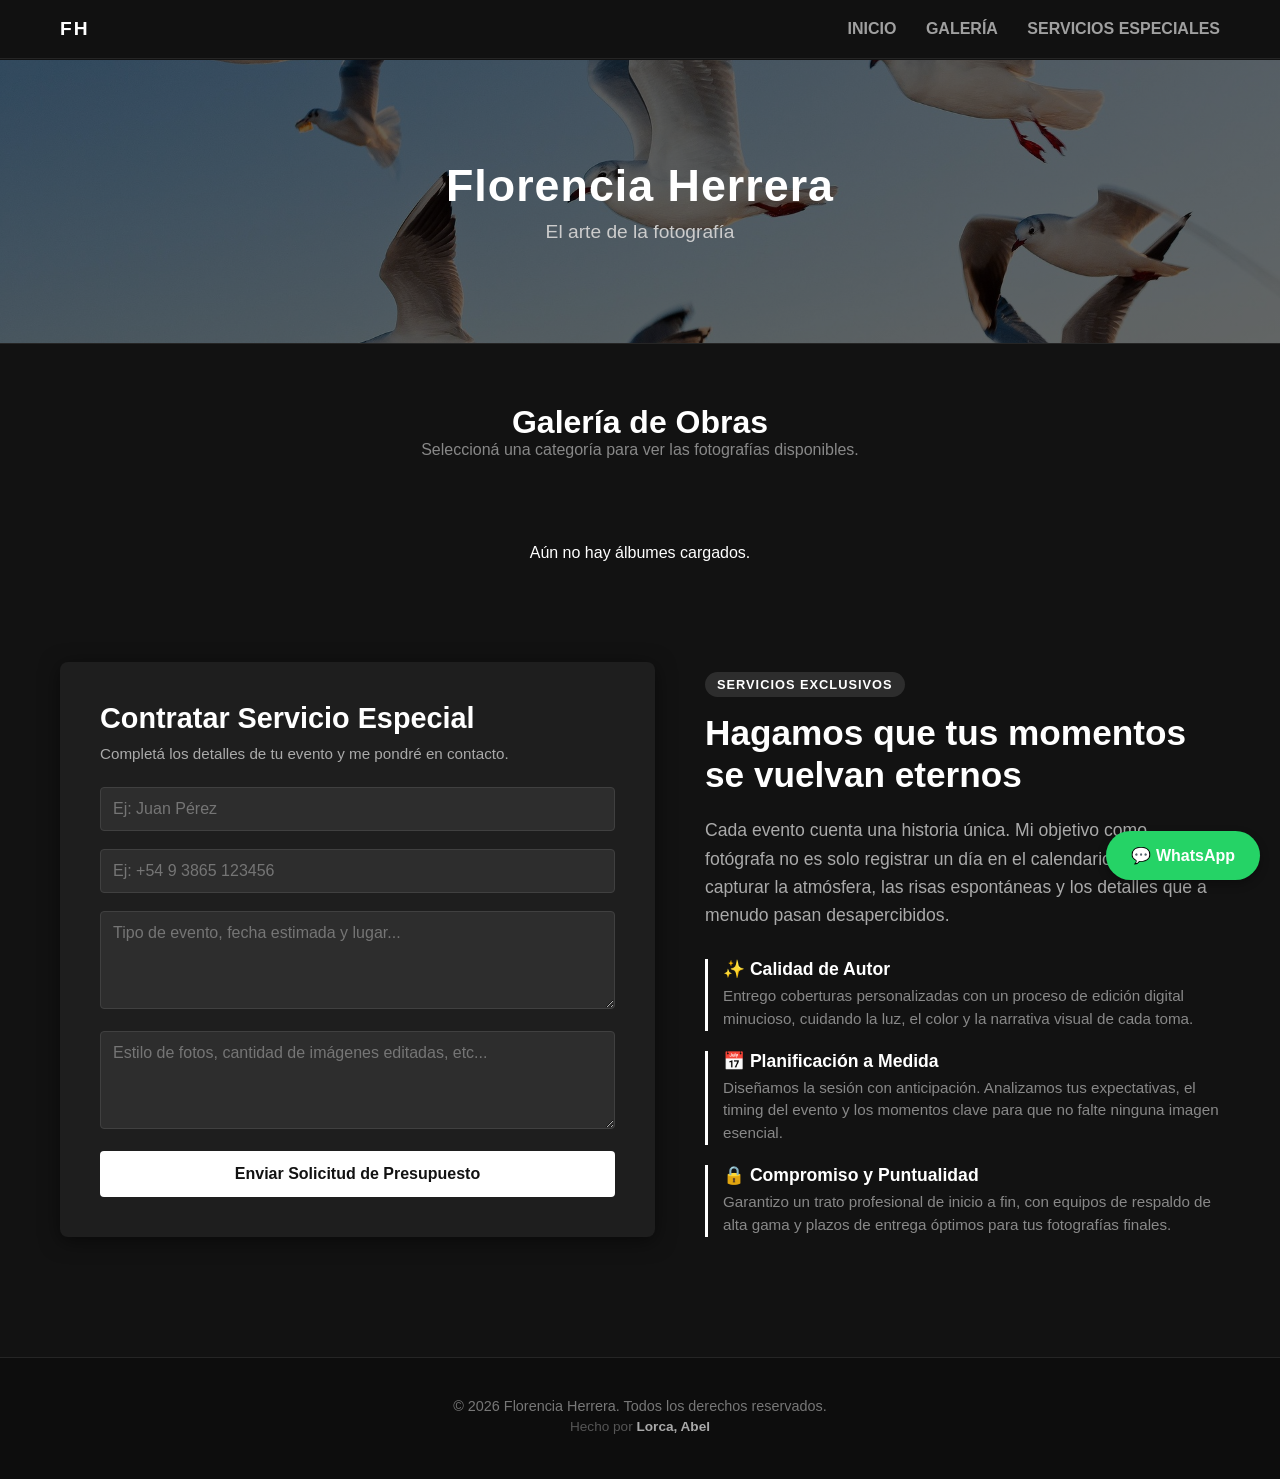
==== commit 1ee06bae: "Update index.html" ====
--- a/index.html
+++ b/index.html
@@ -3,11 +3,12 @@
 <head>
     <meta charset="UTF-8">
     <meta name="viewport" content="width=device-width, initial-scale=1.0">
+    <meta name="description" content="Florencia Herrera | Fotografía. Galería de obras y servicios especiales para eventos.">
     <title>Florencia Herrera | Fotografía</title>
     <link rel="stylesheet" href="style.css">
-    
-    <!-- Script de identidad de Netlify para gestión de usuarios -->
-    <script src="https://identity.netlify.com/v1/netlify-identity-widget.js"></script>
+
+    <!-- Script de identidad de Netlify para gestión de usuarios (CMS) -->
+    <script defer src="https://identity.netlify.com/v1/netlify-identity-widget.js"></script>
 </head>
 <body>
 
@@ -31,31 +32,37 @@
 
     <!-- Sección Galería de Obras -->
     <section id="galeria-seccion">
-        <h2 style="text-align: center; margin-top: 60px; font-size: 2rem; color: #ffffff;">Galería de Obras</h2>
-        <p style="text-align: center; color: #888888; margin-bottom: 25px;">Seleccioná una categoría para ver las fotografías disponibles.</p>
+        <h2 class="titulo-galeria">Galería de Obras</h2>
+        <p class="subtitulo-galeria">Seleccioná una categoría para ver las fotografías disponibles.</p>
 
         <!-- Contenedor para filtros/botones de álbumes -->
-        <div id="filtros-albumes" style="display: flex; justify-content: center; gap: 15px; margin-bottom: 30px; flex-wrap: wrap; padding: 0 20px;"></div>
+        <div id="filtros-albumes"></div>
 
         <!-- Grilla donde JavaScript inyectará las tarjetas -->
-        <main class="galeria" id="contenedor-galeria"></main>
+        <main class="galeria" id="contenedor-galeria" aria-live="polite"></main>
     </section>
 
     <!-- Sección de Contratación Especial -->
     <section class="seccion-servicios" id="contratar-seccion">
         <div class="servicios-contenedor">
-            
+
             <!-- Columna Izquierda: Formulario -->
             <div class="columna-formulario">
                 <h2>Contratar Servicio Especial</h2>
                 <p class="subtitulo-form">Completá los detalles de tu evento y me pondré en contacto.</p>
-                
+
                 <form id="form-servicio-especial">
-                    <input type="text" id="nombre-cliente" placeholder="Ej: Juan Pérez" required />
-                    <input type="tel" id="telefono-cliente" placeholder="Ej: +54 9 3865 123456" required />
-                    <textarea id="descripcion-evento" placeholder="Tipo de evento, fecha estimada y lugar..." required></textarea>
-                    <textarea id="expectativas-servicio" placeholder="Estilo de fotos, cantidad de imágenes editadas, etc..." required></textarea>
-                    
+                    <input type="text" id="nombre-cliente" name="nombre" placeholder="Ej: Juan Pérez"
+                           aria-label="Nombre y apellido" autocomplete="name" required />
+                    <input type="tel" id="telefono-cliente" name="telefono" placeholder="Ej: +54 9 3865 123456"
+                           aria-label="Teléfono de contacto" autocomplete="tel" required />
+                    <textarea id="descripcion-evento" name="descripcion" rows="4"
+                              placeholder="Tipo de evento, fecha estimada y lugar..."
+                              aria-label="Descripción del evento" required></textarea>
+                    <textarea id="expectativas-servicio" name="expectativas" rows="4"
+                              placeholder="Estilo de fotos, cantidad de imágenes editadas, etc..."
+                              aria-label="Expectativas del servicio" required></textarea>
+
                     <button type="submit" id="btn-enviar-presupuesto">Enviar Solicitud de Presupuesto</button>
                 </form>
             </div>
@@ -67,7 +74,7 @@
                 <p class="descripcion-vendedora">
                     Cada evento cuenta una historia única. Mi objetivo como fotógrafa no es solo registrar un día en el calendario, sino capturar la atmósfera, las risas espontáneas y los detalles que a menudo pasan desapercibidos.
                 </p>
-                
+
                 <div class="item-expectativa">
                     <h4>✨ Calidad de Autor</h4>
                     <p>Entrego coberturas personalizadas con un proceso de edición digital minucioso, cuidando la luz, el color y la narrativa visual de cada toma.</p>
@@ -93,8 +100,9 @@
         <p class="creditos">Hecho por <span class="autor">Lorca, Abel</span></p>
     </footer>
 
-    <!-- Botón Flotante de WhatsApp -->
-    <a href="https://wa.me/5493865260159" class="btn-whatsapp" target="_blank" rel="noopener noreferrer" aria-label="Contactar por WhatsApp">
+    <!-- Botón Flotante de WhatsApp (el script.js le completa el enlace con el número central) -->
+    <a href="https://api.whatsapp.com/send?phone=5493865260159" id="btn-whatsapp" class="btn-whatsapp"
+       target="_blank" rel="noopener noreferrer" aria-label="Contactar por WhatsApp">
         💬 WhatsApp
     </a>
 
--- a/style.css
+++ b/style.css
@@ -2,7 +2,6 @@
    1. RESETEO GLOBAL Y MODO OSCURO (DARK MODE)
    ========================================== */
 
-/* Esto limpia los márgenes por defecto del navegador en todo el sitio */
 * {
     box-sizing: border-box;
     margin: 0;
@@ -11,15 +10,20 @@
 }
 
 html {
-    scroll-behavior: smooth; /* Desplazamiento suave al usar el menú */
-    scroll-padding-top: 80px; /* Evita que el menú tape el contenido al llegar */
-}
-
-/* Cambiamos el fondo de TODO el sitio a un gris oscuro moderno */
+    scroll-behavior: smooth;
+    scroll-padding-top: 80px;
+}
+
 body {
-    background-color: #121212; 
-    color: #e0e0e0;            /* Texto claro premium */
-    padding-top: 60px;         /* Espacio para que el menú fijo no tape la cabecera */
+    background-color: #121212;
+    color: #e0e0e0;
+    padding-top: 60px;
+}
+
+/* Accesibilidad: foco visible al navegar con teclado */
+:focus-visible {
+    outline: 2px solid #ffffff;
+    outline-offset: 3px;
 }
 
 /* ==========================================
@@ -31,8 +35,8 @@
     top: 0;
     left: 0;
     width: 100%;
-    background-color: rgba(18, 18, 18, 0.9); /* Fondo oscuro translúcido */
-    backdrop-filter: blur(10px);              /* Efecto vidrio esmerilado */
+    background-color: rgba(18, 18, 18, 0.9);
+    backdrop-filter: blur(10px);
     -webkit-backdrop-filter: blur(10px);
     border-bottom: 1px solid #252525;
     z-index: 2000;
@@ -42,27 +46,33 @@
     max-width: 1200px;
     margin: 0 auto;
     display: flex;
-    justify-content: center; /* Centra los enlaces del menú */
+    justify-content: space-between;
     align-items: center;
+    flex-wrap: wrap;
     padding: 18px 20px;
 }
 
-/* Diseñamos los enlaces para que dejen de ser azules y subrayados */
+.logo {
+    color: #ffffff;
+    font-weight: 800;
+    font-size: 1.2rem;
+    letter-spacing: 2px;
+}
+
 .nav-enlaces a {
-    text-decoration: none;    
-    color: #a0a0a0;           /* Color gris claro elegante */
-    margin: 0 25px;           
+    text-decoration: none;
+    color: #a0a0a0;
+    margin: 0 0 0 25px;
     font-weight: 600;
     font-size: 1rem;
-    text-transform: uppercase; /* Letras en mayúscula */
+    text-transform: uppercase;
     transition: color 0.3s ease, transform 0.2s;
     display: inline-block;
 }
 
-/* Efecto al pasar el mouse por encima del menú */
 .nav-enlaces a:hover {
-    color: #ffffff;           /* Se ilumina en blanco puro */
-    transform: translateY(-2px); 
+    color: #ffffff;
+    transform: translateY(-2px);
 }
 
 /* ==========================================
@@ -71,18 +81,18 @@
 
 header {
     text-align: center;
-    padding: 100px 20px; 
+    padding: 100px 20px;
     background-image: linear-gradient(rgba(0,0,0,0.6), rgba(0,0,0,0.6)), url('fondo.jpg');
-    background-size: cover;       
-    background-position: center;  
-    background-repeat: no-repeat; 
+    background-size: cover;
+    background-position: center;
+    background-repeat: no-repeat;
     border-bottom: 1px solid #252525;
 }
 
 header h1 {
     font-size: 2.8rem;
     margin-bottom: 10px;
-    color: #ffffff; /* Letras blancas sobre el fondo de gaviotas */
+    color: #ffffff;
     letter-spacing: 1px;
 }
 
@@ -92,26 +102,74 @@
 }
 
 /* ==========================================
-   4. GRILLA Y TARJETAS DE LA GALERÍA
-   ========================================== */
+   4. GALERÍA: TÍTULOS, FILTROS, GRILLA Y TARJETAS
+   ========================================== */
+
+.titulo-galeria {
+    text-align: center;
+    margin-top: 60px;
+    font-size: 2rem;
+    color: #ffffff;
+}
+
+.subtitulo-galeria {
+    text-align: center;
+    color: #888888;
+    margin-bottom: 25px;
+    padding: 0 20px;
+}
+
+#filtros-albumes {
+    display: flex;
+    justify-content: center;
+    gap: 15px;
+    margin-bottom: 30px;
+    flex-wrap: wrap;
+    padding: 0 20px;
+}
+
+.titulo-album {
+    text-align: center;
+    width: 100%;
+    margin-top: 20px;
+    color: #ffffff;
+}
+
+.subtitulo-album {
+    text-align: center;
+    width: 100%;
+    color: #888888;
+    font-size: 0.95rem;
+}
+
+.mensaje-galeria {
+    grid-column: 1 / -1;
+    color: #ffffff;
+    text-align: center;
+    width: 100%;
+}
 
 .galeria {
     display: grid;
-    grid-template-columns: repeat(auto-fit, minmax(300px, 1fr));
+    grid-template-columns: repeat(auto-fit, minmax(min(300px, 100%), 1fr));
     gap: 30px;
-    padding: 60px 20px;
+    padding: 30px 20px 60px;
     max-width: 1200px;
     margin: 0 auto;
 }
 
 .foto-tarjeta {
-    background-color: #1e1e1e; /* Tarjetas gris oscuro */
+    background-color: #1e1e1e;
     border-radius: 8px;
     overflow: hidden;
     box-shadow: 0 4px 20px rgba(0,0,0,0.5);
     transition: transform 0.3s ease;
 }
 
+.foto-tarjeta.clicable {
+    cursor: pointer;
+}
+
 .foto-tarjeta:hover {
     transform: translateY(-5px);
 }
@@ -132,6 +190,12 @@
     margin-bottom: 8px;
     font-size: 1.3rem;
     color: #ffffff;
+}
+
+.album-descripcion {
+    color: #888888;
+    font-size: 0.9rem;
+    margin-bottom: 15px;
 }
 
 .precio {
@@ -143,7 +207,7 @@
 
 .btn-comprar {
     display: inline-block;
-    background-color: #ffffff; /* Botón blanco que contrasta con el fondo oscuro */
+    background-color: #ffffff;
     color: #121212;
     padding: 11px 22px;
     text-decoration: none;
@@ -152,6 +216,11 @@
     transition: background-color 0.2s;
 }
 
+.btn-comprar.btn-block {
+    display: block;
+    width: 100%;
+}
+
 .btn-comprar:hover {
     background-color: #dddddd;
 }
@@ -173,11 +242,10 @@
     align-items: flex-start;
 }
 
-/* Columna Formulario Izquierda */
 .columna-formulario {
     flex: 1;
-    min-width: 300px;
-    background-color: #1e1e1e; /* Fondo oscuro integrado para el formulario */
+    min-width: min(300px, 100%);
+    background-color: #1e1e1e;
     padding: 40px;
     border-radius: 8px;
     box-shadow: 0 4px 20px rgba(0,0,0,0.5);
@@ -193,14 +261,6 @@
     color: #aaaaaa;
     font-size: 0.95rem;
     margin-bottom: 25px;
-}
-
-form label {
-    display: block;
-    font-weight: 600;
-    margin-bottom: 6px;
-    font-size: 0.9rem;
-    color: #ffffff;
 }
 
 form input, form textarea {
@@ -210,14 +270,18 @@
     border: 1px solid #404040;
     border-radius: 4px;
     font-size: 1rem;
-    background-color: #2d2d2d; /* Caja de texto gris oscuro */
-    color: #ffffff;            /* Letra blanca al escribir */
+    background-color: #2d2d2d;
+    color: #ffffff;
     outline: none;
     transition: border-color 0.2s;
 }
 
+form textarea {
+    resize: vertical;
+}
+
 form input:focus, form textarea:focus {
-    border-color: #ffffff; /* Se ilumina en blanco al hacer clic */
+    border-color: #ffffff;
 }
 
 form button {
@@ -237,10 +301,14 @@
     background-color: #dddddd;
 }
 
-/* Columna Texto Derecha */
+form button:disabled {
+    opacity: 0.6;
+    cursor: not-allowed;
+}
+
 .columna-texto {
     flex: 1;
-    min-width: 300px;
+    min-width: min(300px, 100%);
     padding-top: 10px;
 }
 
@@ -273,7 +341,7 @@
 
 .item-expectativa {
     margin-bottom: 20px;
-    border-left: 3px solid #ffffff; /* Línea de diseño blanca */
+    border-left: 3px solid #ffffff;
     padding-left: 15px;
 }
 
@@ -311,6 +379,7 @@
 .btn-whatsapp:hover {
     transform: scale(1.05);
 }
+
 /* ==========================================
    7. PIE DE PÁGINA (FOOTER)
    ========================================== */
@@ -318,14 +387,14 @@
 .pie-pagina {
     text-align: center;
     padding: 40px 20px;
-    background-color: #0d0d0d; /* Un tono un poquito más oscuro que el fondo para dar contraste */
+    background-color: #0d0d0d;
     border-top: 1px solid #252525;
     margin-top: 50px;
 }
 
 .pie-pagina p {
     font-size: 0.9rem;
-    color: #777777; /* Gris suave discreto */
+    color: #777777;
     margin-bottom: 5px;
 }
 
@@ -334,46 +403,97 @@
     color: #555555;
 }
 
-/* Resalta tu nombre con un color un poquito más claro */
 .pie-pagina .autor {
     color: #aaaaaa;
     font-weight: 600;
 }
-/* ==========================================
-   ESTILOS PARA LOS BOTONES DE LOS ÁLBUMES
-   ========================================== */
-
-/* Diseñamos cada botón de categoría individual */
+
+/* ==========================================
+   8. BOTONES DE LOS ÁLBUMES
+   ========================================== */
+
 .btn-album {
-    background-color: #1e1e1e; /* Fondo gris oscuro igual que las tarjetas */
-    color: #a0a0a0;            /* Letra clara por defecto */
-    border: 1px solid #333333; /* Borde sutil */
+    background-color: #1e1e1e;
+    color: #a0a0a0;
+    border: 1px solid #333333;
     padding: 10px 20px;
-    border-radius: 30px;       /* Bordes redondeados tipo pastilla */
+    border-radius: 30px;
     font-size: 0.95rem;
     font-weight: 600;
     cursor: pointer;
-    transition: all 0.3s ease; /* Suaviza el cambio de color y animación */
-}
-
-/* Efecto al pasar el cursor por encima (Hover) */
+    transition: all 0.3s ease;
+}
+
 .btn-album:hover {
-    background-color: #ffffff; /* El fondo cambia a blanco puro */
-    color: #121212;            /* La letra se vuelve oscura */
+    background-color: #ffffff;
+    color: #121212;
     border-color: #ffffff;
-    transform: translateY(-2px); /* Sube un poquitito de forma fluida */
-}
-
-/* Estilo para el botón del álbum que está seleccionado actualmente (Activo) */
+    transform: translateY(-2px);
+}
+
 .btn-album.activo {
     background-color: #ffffff;
     color: #121212;
     border-color: #ffffff;
-    box-shadow: 0 4px 15px rgba(255, 255, 255, 0.2); /* Brillo sutil blanco */
-}
-/* Bloqueo total: Escudo invisible para imágenes */
+    box-shadow: 0 4px 15px rgba(255, 255, 255, 0.2);
+}
+
+/* ==========================================
+   9. PROTECCIÓN DE IMÁGENES
+   ========================================== */
+
 img {
     user-select: none;
+    -webkit-user-select: none;
     -webkit-user-drag: none;
-    pointer-events: none; /* Esta es la magia: desactiva la interacción del mouse con la foto */
-}
+    pointer-events: none; /* El clic pasa a la tarjeta contenedora */
+}
+
+/* ==========================================
+   10. ADAPTACIÓN A CELULARES
+   ========================================== */
+
+@media (max-width: 640px) {
+    .nav-contenedor {
+        justify-content: center;
+        gap: 8px;
+        padding: 12px 10px;
+    }
+
+    .nav-enlaces a {
+        margin: 0 8px;
+        font-size: 0.8rem;
+    }
+
+    body {
+        padding-top: 90px;
+    }
+
+    html {
+        scroll-padding-top: 110px;
+    }
+
+    header {
+        padding: 70px 20px;
+    }
+
+    header h1 {
+        font-size: 2.2rem;
+    }
+
+    .columna-formulario {
+        padding: 25px;
+    }
+
+    .columna-texto h3 {
+        font-size: 1.8rem;
+    }
+}
+
+/* Respeta a quienes desactivan las animaciones en su dispositivo */
+@media (prefers-reduced-motion: reduce) {
+    * {
+        transition: none !important;
+        scroll-behavior: auto !important;
+    }
+}
